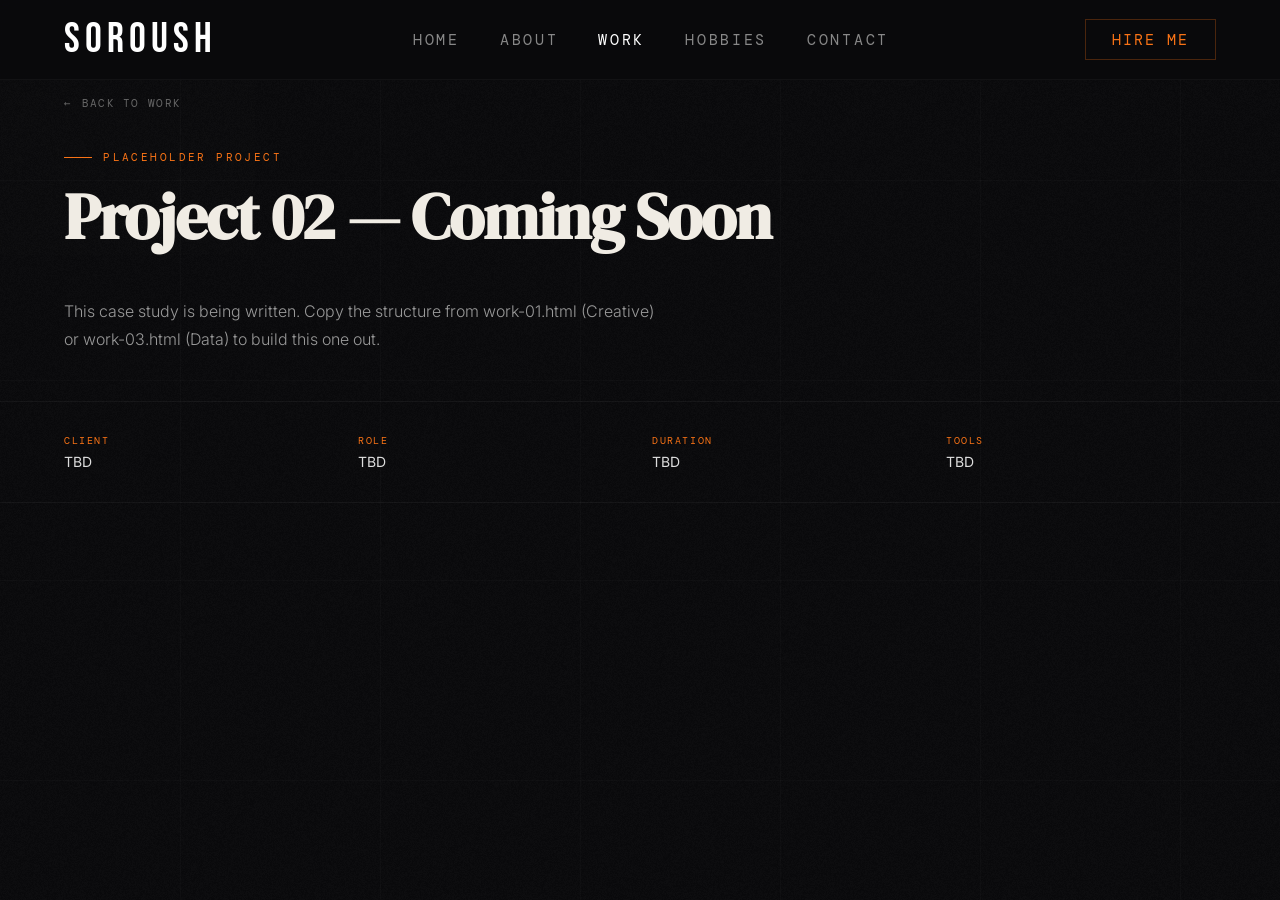
==== html/work-02.html @ 782a61e4 "Initial portfolio upload" ====
<!DOCTYPE html>
<html lang="en">
<head>
  <meta charset="UTF-8"/>
  <meta name="viewport" content="width=device-width, initial-scale=1.0"/>
  <title>Soroush — Project 02</title>
  <link href="https://fonts.googleapis.com/css2?family=Bebas+Neue&family=DM+Serif+Display:ital@0;1&family=Inter:wght@300;400;500;600&family=DM+Mono:wght@300;400;500&display=swap" rel="stylesheet"/>
  <link rel="stylesheet" href="../css/project.css"/>
</head>
<body>
<div id="app">
  <canvas id="grain"></canvas>
  <div class="grid"></div>
  <nav>
    <div class="nav-logo" onclick="goTo('index.html')">SOROUSH</div>
    <div class="nav-links">
      <button class="nav-link" onclick="goTo('index.html')">Home</button>
      <button class="nav-link" onclick="goTo('about.html')">About</button>
      <button class="nav-link active" onclick="goTo('work.html')">Work</button>
      <button class="nav-link" onclick="goTo('hobbies.html')">Hobbies</button>
      <button class="nav-link" onclick="goTo('contact.html')">Contact</button>
    </div>
    <button class="nav-cta" onclick="goTo('contact.html')">Hire Me</button>
    <button class="hamburger" id="hamburger" onclick="toggleMenu()"><span></span><span></span><span></span></button>
  </nav>
  <div class="mobile-nav" id="mobileNav">
    <button class="mobile-nav-link" onclick="goTo('index.html')">Home</button>
    <button class="mobile-nav-link" onclick="goTo('about.html')">About</button>
    <button class="mobile-nav-link active" onclick="goTo('work.html')">Work</button>
    <button class="mobile-nav-link" onclick="goTo('hobbies.html')">Hobbies</button>
    <button class="mobile-nav-link" onclick="goTo('contact.html')">Contact</button>
    <button class="mobile-nav-link" onclick="goTo('contact.html')" style="color:#f97316;">Hire Me</button>
  </div>
  <a class="back-link" href="work.html" data-transition><span class="arrow">←</span> Back to Work</a>
  <div class="project-hero">
    <div class="project-eyebrow">Placeholder Project</div>
    <h1 class="project-title">Project 02 — Coming Soon</h1>
    <p class="project-subtitle">This case study is being written. Copy the structure from work-01.html (Creative) or work-03.html (Data) to build this one out.</p>
  </div>
  <div class="project-meta-bar">
    <div class="meta-item"><span class="meta-label">Client</span><span class="meta-val">TBD</span></div>
    <div class="meta-item"><span class="meta-label">Role</span><span class="meta-val">TBD</span></div>
    <div class="meta-item"><span class="meta-label">Duration</span><span class="meta-val">TBD</span></div>
    <div class="meta-item"><span class="meta-label">Tools</span><span class="meta-val">TBD</span></div>
  </div>
  <div class="project-end-space" style="height:8rem;"></div>
</div>
<script src="https://cdnjs.cloudflare.com/ajax/libs/gsap/3.12.5/gsap.min.js"></script>
<script src="../js/project.js"></script>
</body>
</html>
---- css/project.css ----
/* ============================================================
   SOROUSH PORTFOLIO — project.css
   Shared styles for all individual project pages
   ============================================================ */

*,
*::before,
*::after {
  margin: 0;
  padding: 0;
  box-sizing: border-box;
}

html,
body {
  width: 100%;
  background: #0a0a0c;
  color: #fff;
  font-family: 'Inter', sans-serif;
}

#app {
  width: 100%;
  position: relative;
}

/* ── GRAIN / GRID (fixed bg) ── */
#grain {
  position: fixed;
  inset: 0;
  width: 100%;
  height: 100%;
  pointer-events: none;
  z-index: 0;
  opacity: 0.4;
}

.grid {
  position: fixed;
  top: -20px;
  left: -20px;
  right: -20px;
  bottom: -20px;
  pointer-events: none;
  z-index: 1;
  background-image:
    linear-gradient(#ffffff05 1px, transparent 1px),
    linear-gradient(90deg, #ffffff05 1px, transparent 1px);
  background-size: 200px 200px;
  will-change: transform;
}

#grain {
  will-change: transform;
}

/* ── NAV ── */
nav {
  position: fixed;
  top: 0;
  left: 0;
  right: 0;
  z-index: 100;
  display: flex;
  align-items: center;
  justify-content: space-between;
  padding: 0 4rem;
  height: 80px;
  border-bottom: 1px solid #ffffff09;
  background: #0a0a0cee;
  backdrop-filter: blur(12px);
}

.nav-logo {
  font-family: 'Bebas Neue', sans-serif;
  font-size: 2.6rem;
  letter-spacing: .12em;
  color: #fff;
  cursor: pointer;
}

.nav-links {
  display: flex;
  gap: 2.5rem;
}

.nav-link {
  font-family: 'DM Mono', monospace;
  font-size: 15px;
  letter-spacing: .18em;
  text-transform: uppercase;
  color: #888;
  cursor: pointer;
  transition: color .3s;
  background: none;
  border: none;
}

.nav-link:hover,
.nav-link.active {
  color: #fff;
}

.nav-cta {
  font-family: 'DM Mono', monospace;
  font-size: 15px;
  letter-spacing: .14em;
  text-transform: uppercase;
  color: #f97316;
  border: 1px solid #f9731644;
  padding: .6rem 1.6rem;
  cursor: pointer;
  background: transparent;
  transition: border-color .3s, background .3s;
}

.nav-cta:hover {
  border-color: #f97316;
  background: #f9731611;
}

.hamburger {
  display: none;
  flex-direction: column;
  justify-content: center;
  gap: 5px;
  width: 40px;
  height: 40px;
  background: none;
  border: none;
  cursor: pointer;
  padding: 4px;
  z-index: 200;
}

.hamburger span {
  display: block;
  width: 100%;
  height: 1.5px;
  background: #fff;
  transition: all .3s;
}

.hamburger.open span:nth-child(1) {
  transform: translateY(6.5px) rotate(45deg);
}

.hamburger.open span:nth-child(2) {
  opacity: 0;
}

.hamburger.open span:nth-child(3) {
  transform: translateY(-6.5px) rotate(-45deg);
}

.mobile-nav {
  display: none;
  position: fixed;
  top: 60px;
  left: 0;
  right: 0;
  background: #0a0a0cf0;
  backdrop-filter: blur(20px);
  border-bottom: 1px solid #ffffff0f;
  flex-direction: column;
  padding: .5rem 0 1rem;
  z-index: 150;
  pointer-events: none;
  opacity: 0;
  transform: translateY(-8px);
  transition: opacity .25s, transform .25s;
}

.mobile-nav.open {
  opacity: 1;
  transform: translateY(0);
  pointer-events: all;
}

.mobile-nav-link {
  font-family: 'DM Mono', monospace;
  font-size: 13px;
  letter-spacing: .18em;
  text-transform: uppercase;
  color: #777;
  background: none;
  border: none;
  padding: .9rem 1.5rem;
  cursor: pointer;
  text-align: left;
  border-bottom: 1px solid #ffffff06;
  transition: color .3s;
  width: 100%;
}

.mobile-nav-link:last-child {
  border-bottom: none;
}

.mobile-nav-link:hover,
.mobile-nav-link.active {
  color: #f97316;
}

/* ── BACK LINK ── */
.back-link {
  position: relative;
  z-index: 10;
  display: flex;
  align-items: center;
  gap: .6rem;
  margin: 6rem auto 0;
  max-width: 1300px;
  padding: 0 4rem;
  font-family: 'DM Mono', monospace;
  font-size: 11px;
  letter-spacing: .12em;
  text-transform: uppercase;
  color: #666;
  text-decoration: none;
  cursor: pointer;
  transition: color .3s;
}

.back-link:hover {
  color: #f97316;
}

.back-link .arrow {
  transition: transform .3s;
}

.back-link:hover .arrow {
  transform: translateX(-4px);
}

/* ── PROJECT HERO ── */
.project-hero {
  position: relative;
  z-index: 10;
  padding: 2.5rem 4rem 3rem;
  max-width: 1300px;
  margin: 0 auto;
}

.project-eyebrow {
  font-family: 'DM Mono', monospace;
  font-size: 11px;
  letter-spacing: .22em;
  text-transform: uppercase;
  color: #f97316;
  display: flex;
  align-items: center;
  gap: .7rem;
  margin-bottom: 1.2rem;
}

.project-eyebrow::before {
  content: '';
  display: inline-block;
  width: 28px;
  height: 1px;
  background: #f97316;
}

.project-title {
  font-family: 'DM Serif Display', serif;
  font-size: clamp(2.4rem, 5vw, 4.5rem);
  color: #f0ece4;
  line-height: 1.05;
  letter-spacing: -.02em;
  max-width: 900px;
  margin-bottom: 3rem;
}

.project-subtitle {
  font-size: 16px;
  font-weight: 300;
  color: #999;
  max-width: 600px;
  line-height: 1.7;
}

/* ── META BAR ── */
.project-meta-bar {
  position: relative;
  z-index: 10;
  display: grid;
  grid-template-columns: repeat(4, 1fr);
  gap: 1.5rem;
  padding: 2rem 4rem;
  max-width: 1300px;
  margin: 0 auto;
  border-top: 1px solid #ffffff0c;
  border-bottom: 1px solid #ffffff0c;
}

.meta-item {
  display: flex;
  flex-direction: column;
  gap: .4rem;
}

.meta-label {
  font-family: 'DM Mono', monospace;
  font-size: 10px;
  letter-spacing: .16em;
  text-transform: uppercase;
  color: #f97316;
}

.meta-val {
  font-size: 14px;
  color: #ddd;
  font-weight: 400;
}

/* ── HERO IMAGE ── */
.project-hero-img {
  position: relative;
  z-index: 10;
  width: calc(100% - 6rem);
  max-width: 1300px;
  margin: 3rem auto 0;
  height: 60vh;
  max-height: 600px;
  border-radius: 8px;
  overflow: hidden;
}

.project-hero-img img {
  width: 100%;
  height: 100%;
  object-fit: cover;
  display: block;
}

/* ── CONTENT SECTIONS ── */
.project-section {
  position: relative;
  z-index: 10;
  max-width: 1300px;
  margin: 5rem auto 0;
  padding: 0 4rem;
}

.project-section .section-label,
.project-section .section-text {
  max-width: 760px;
}

.section-label {
  font-family: 'Bebas Neue', sans-serif;
  font-size: 26px;
  letter-spacing: .14em;
  text-transform: uppercase;
  color: #fff;
  margin-bottom: 1.5rem;
  display: flex;
  align-items: center;
  gap: 1rem;
}

.section-label .section-num {
  font-family: 'DM Mono', monospace;
  font-size: 14px;
  color: #f97316;
}

.section-text {
  font-size: 15px;
  font-weight: 300;
  color: #aaa;
  line-height: 1.85;
  margin-bottom: 1rem;
}

.section-text strong {
  color: #f97316;
  font-weight: 500;
}

.section-text:last-child {
  margin-bottom: 0;
}

/* ── FULL WIDTH IMAGE BLOCK ── */
.project-image-block {
  position: relative;
  z-index: 10;
  width: calc(100% - 6rem);
  max-width: 1300px;
  margin: 4rem auto 0;
  display: flex;
  justify-content: center;
}

.project-image-block img {
  max-width: 100%;
  max-height: 640px;
  width: auto;
  height: auto;
  border-radius: 8px;
  display: block;
  object-fit: contain;
}

/* Smaller variant for compact diagrams/charts */
.project-image-block.small img {
  max-height: 380px;
  max-width: 700px;
}

/* White-card frame for app screenshots with white backgrounds */
.project-image-block.screenshot img {
  background: #fff;
  padding: 1.5rem;
  box-sizing: border-box;
  box-shadow: 0 24px 60px -16px #000a;
}

.image-caption {
  font-family: 'DM Mono', monospace;
  font-size: 10.5px;
  letter-spacing: .08em;
  color: #555;
  margin-top: .8rem;
  text-align: center;
}

/* ── GALLERY GRID ── */
.gallery-grid {
  position: relative;
  z-index: 10;
  display: grid;
  grid-template-columns: repeat(3, 1fr);
  gap: 1.2rem;
  width: calc(100% - 6rem);
  max-width: 1300px;
  margin: 4rem auto 0;
  align-items: start;
}

.gallery-grid img {
  width: 100%;
  height: 380px;
  object-fit: contain;
  background: #fff;
  border-radius: 10px;
  display: block;
  padding: 1rem;
  box-sizing: border-box;
  box-shadow: 0 16px 40px -12px #0008;
}

.gallery-grid.two-col {
  grid-template-columns: repeat(2, 1fr);
}

.gallery-grid.two-col img {
  height: 480px;
}

/* ── ITERATIONS / WIREFRAME ROWS ── */
.iteration-row {
  display: grid;
  grid-template-columns: 200px 1fr;
  gap: 2rem;
  align-items: start;
  padding: 2rem 0;
  border-top: 1px solid #ffffff0c;
}

.iteration-row:first-of-type {
  border-top: none;
}

.iteration-tag {
  font-family: 'DM Mono', monospace;
  font-size: 11px;
  letter-spacing: .1em;
  text-transform: uppercase;
  color: #f97316;
}

.iteration-text {
  font-size: 14px;
  color: #999;
  line-height: 1.7;
}

/* ── RESULTS / STATS ── */
.results-grid {
  position: relative;
  z-index: 10;
  display: grid;
  grid-template-columns: repeat(3, 1fr);
  gap: 2rem;
  width: calc(100% - 6rem);
  max-width: 1300px;
  margin: 4rem auto 0;
  padding: 2.5rem 0;
  border-top: 1px solid #ffffff0c;
  border-bottom: 1px solid #ffffff0c;
}

.result-stat {
  text-align: center;
}

.result-num {
  font-family: 'Bebas Neue', sans-serif;
  font-size: 3.2rem;
  color: #f97316;
  line-height: 1;
}

.result-num span {
  font-size: 1.8rem;
}

.result-label {
  font-family: 'DM Mono', monospace;
  font-size: 10.5px;
  letter-spacing: .1em;
  text-transform: uppercase;
  color: #888;
  margin-top: .5rem;
}

/* ── DATA PROJECT SPECIFIC ── */
.code-block {
  position: relative;
  z-index: 10;
  width: calc(100% - 6rem);
  max-width: 1300px;
  margin: 3rem auto 0;
  background: #0d0d10;
  border: 1px solid #ffffff0d;
  border-radius: 8px;
  padding: 1.5rem 1.8rem;
  font-family: 'DM Mono', monospace;
  font-size: 12px;
  color: #999;
  line-height: 1.8;
  overflow-x: auto;
  white-space: pre;
}

.code-block .kw {
  color: #4d88ff;
}

.code-block .str {
  color: #f97316;
}

.code-block .com {
  color: #555;
}

.chart-placeholder {
  position: relative;
  z-index: 10;
  width: calc(100% - 6rem);
  max-width: 1300px;
  margin: 3rem auto 0;
  height: 320px;
  background: #0d0d10;
  border: 1px solid #ffffff0d;
  border-radius: 8px;
  display: flex;
  align-items: center;
  justify-content: center;
  font-family: 'DM Mono', monospace;
  font-size: 11px;
  color: #444;
  letter-spacing: .1em;
  text-transform: uppercase;
}

.tech-stack-row {
  position: relative;
  z-index: 10;
  display: flex;
  flex-wrap: wrap;
  gap: .6rem;
  width: calc(100% - 6rem);
  max-width: 1300px;
  margin: 3rem auto 0;
}

.tech-pill {
  font-family: 'DM Mono', monospace;
  font-size: 11px;
  letter-spacing: .08em;
  text-transform: uppercase;
  color: #4d88ff;
  border: 1px solid #4d88ff33;
  background: #4d88ff0a;
  padding: .5rem 1.1rem;
  border-radius: 20px;
}

/* ── LEARNINGS ── */
.learnings-list {
  position: relative;
  z-index: 10;
  max-width: 1300px;
  margin: 0 auto;
  padding: 0 4rem;
}

.learnings-list .learning-item {
  max-width: 760px;
}

.learning-item {
  display: flex;
  gap: 1.2rem;
  padding: 1.3rem 0;
  border-bottom: 1px solid #ffffff0c;
}

.learning-item:last-child {
  border-bottom: none;
}

.learning-num {
  font-family: 'DM Mono', monospace;
  font-size: 13px;
  color: #f97316;
  flex-shrink: 0;
  padding-top: .15rem;
}

.learning-text {
  font-size: 14px;
  color: #aaa;
  line-height: 1.7;
}

/* ── PREV/NEXT NAVIGATION ── */
.project-nav {
  position: relative;
  z-index: 10;
  display: grid;
  grid-template-columns: 1fr 1fr;
  margin-top: 6rem;
  border-top: 1px solid #ffffff0c;
}

.project-nav-link {
  display: flex;
  flex-direction: column;
  gap: .8rem;
  padding: 3rem 4rem;
  text-decoration: none;
  color: inherit;
  transition: background .3s;
  position: relative;
  overflow: hidden;
}

.project-nav-link.prev {
  border-right: 1px solid #ffffff0c;
  align-items: flex-start;
}

.project-nav-link.next {
  align-items: flex-end;
  text-align: right;
}

.project-nav-link:hover {
  background: #ffffff05;
}

.nav-direction {
  font-family: 'DM Mono', monospace;
  font-size: 10px;
  letter-spacing: .16em;
  text-transform: uppercase;
  color: #555;
  display: flex;
  align-items: center;
  gap: .5rem;
}

.project-nav-link:hover .nav-direction {
  color: #f97316;
}

.nav-project-title {
  font-family: 'DM Serif Display', serif;
  font-size: clamp(1.4rem, 2.5vw, 2rem);
  color: #ddd;
  transition: color .3s;
}

.project-nav-link:hover .nav-project-title {
  color: #fff;
}

/* ── FOOTER SPACE ── */
.project-end-space {
  height: 4rem;
}

/* ── DATA MODE ACCENT (when viewing a data-category project) ── */
body.data-project .project-eyebrow {
  color: #4d88ff;
}

body.data-project .project-eyebrow::before {
  background: #4d88ff;
}

body.data-project .meta-label {
  color: #4d88ff;
}

body.data-project .section-text strong {
  color: #4d88ff;
}

body.data-project .result-num {
  color: #4d88ff;
}

body.data-project .section-label .section-num {
  color: #4d88ff;
}

body.data-project .back-link:hover {
  color: #4d88ff;
}

/* ============================================================
   RESPONSIVE
   ============================================================ */

@media (max-width: 1200px) {
  .project-meta-bar {
    grid-template-columns: repeat(2, 1fr);
  }

  .gallery-grid {
    grid-template-columns: repeat(2, 1fr);
  }

  .results-grid {
    grid-template-columns: repeat(3, 1fr);
  }
}

@media (max-width: 1024px) {
  .back-link {
    margin: 5.5rem 2rem 0;
  }

  .project-hero {
    padding: 2rem 2rem 2.5rem;
  }

  .project-meta-bar {
    padding: 1.5rem 2rem;
  }

  .project-hero-img {
    width: calc(100% - 4rem);
    height: 45vh;
  }

  .project-section {
    padding: 0 2rem;
  }

  .project-image-block,
  .gallery-grid,
  .results-grid,
  .code-block,
  .chart-placeholder,
  .tech-stack-row {
    width: calc(100% - 4rem);
  }

  .learnings-list {
    padding: 0 2rem;
  }

  .project-nav-link {
    padding: 2.5rem 2rem;
  }
}

@media (max-width: 768px) {
  nav {
    padding: 0 1.2rem;
    height: 60px;
  }

  .nav-logo {
    font-size: 1.8rem;
  }

  .nav-links {
    display: none;
  }

  .nav-cta {
    display: none;
  }

  .hamburger {
    display: flex;
  }

  .mobile-nav {
    display: flex;
  }

  .back-link {
    margin: 4.5rem 1.2rem 0;
  }

  .project-hero {
    padding: 1.5rem 1.2rem 2rem;
  }

  .project-title {
    font-size: clamp(1.8rem, 7vw, 2.6rem);
  }

  .project-subtitle {
    font-size: 14px;
  }

  .project-meta-bar {
    grid-template-columns: repeat(2, 1fr);
    gap: 1.2rem;
    padding: 1.2rem;
  }

  .meta-val {
    font-size: 12.5px;
  }

  .project-hero-img {
    width: calc(100% - 2.4rem);
    height: 30vh;
    margin-top: 2rem;
  }

  .project-section {
    padding: 0 1.2rem;
    margin-top: 3rem;
  }

  .section-label {
    font-size: 20px;
  }

  .section-text {
    font-size: 13.5px;
  }

  .project-image-block,
  .code-block,
  .chart-placeholder,
  .tech-stack-row {
    width: calc(100% - 2.4rem);
    margin-top: 2.5rem;
  }

  .project-image-block.small img {
    max-height: 280px;
    max-width: 100%;
  }

  .gallery-grid {
    width: calc(100% - 2.4rem);
    margin-top: 2.5rem;
    grid-template-columns: 1fr;
    gap: .8rem;
  }

  .gallery-grid img,
  .gallery-grid.two-col img {
    height: 220px;
  }

  .iteration-row {
    grid-template-columns: 1fr;
    gap: .6rem;
    padding: 1.5rem 0;
  }

  .results-grid {
    width: calc(100% - 2.4rem);
    margin-top: 2.5rem;
    grid-template-columns: 1fr;
    gap: 1.5rem;
    padding: 1.8rem 0;
  }

  .result-num {
    font-size: 2.4rem;
  }

  .learnings-list {
    padding: 0 1.2rem;
  }

  .learning-text {
    font-size: 13px;
  }

  .project-nav {
    grid-template-columns: 1fr;
    margin-top: 3rem;
  }

  .project-nav-link.prev {
    border-right: none;
    border-bottom: 1px solid #ffffff0c;
  }

  .project-nav-link.next {
    align-items: flex-start;
    text-align: left;
  }

  .project-nav-link {
    padding: 2rem 1.2rem;
  }

  .nav-project-title {
    font-size: 1.4rem;
  }
}

/* ── SMALL MOBILE (max 480px) ── */
@media (max-width: 480px) {
  .project-title {
    font-size: clamp(1.6rem, 8vw, 2.2rem);
  }

  .project-eyebrow {
    font-size: 10px;
  }

  .project-meta-bar {
    grid-template-columns: 1fr 1fr;
    gap: 1rem;
    padding: 1rem;
  }

  .meta-label {
    font-size: 9px;
  }

  .meta-val {
    font-size: 11.5px;
  }

  .project-hero-img {
    height: 24vh;
  }

  .section-label {
    font-size: 17px;
    gap: .6rem;
  }

  .section-label .section-num {
    font-size: 12px;
  }

  .section-text {
    font-size: 12.5px;
  }

  .tech-stack-row {
    gap: .4rem;
  }

  .tech-pill {
    font-size: 9.5px;
    padding: .4rem .8rem;
  }

  .code-block {
    font-size: 10.5px;
    padding: 1rem 1.2rem;
  }

  .chart-placeholder {
    height: 220px;
    font-size: 9.5px;
  }

  .result-num {
    font-size: 2rem;
  }

  .result-num span {
    font-size: 1.2rem;
  }

  .result-label {
    font-size: 9px;
  }

  .iteration-tag {
    font-size: 10px;
  }

  .iteration-text {
    font-size: 12.5px;
  }

  .nav-project-title {
    font-size: 1.15rem;
  }

  .nav-direction {
    font-size: 9px;
  }
}
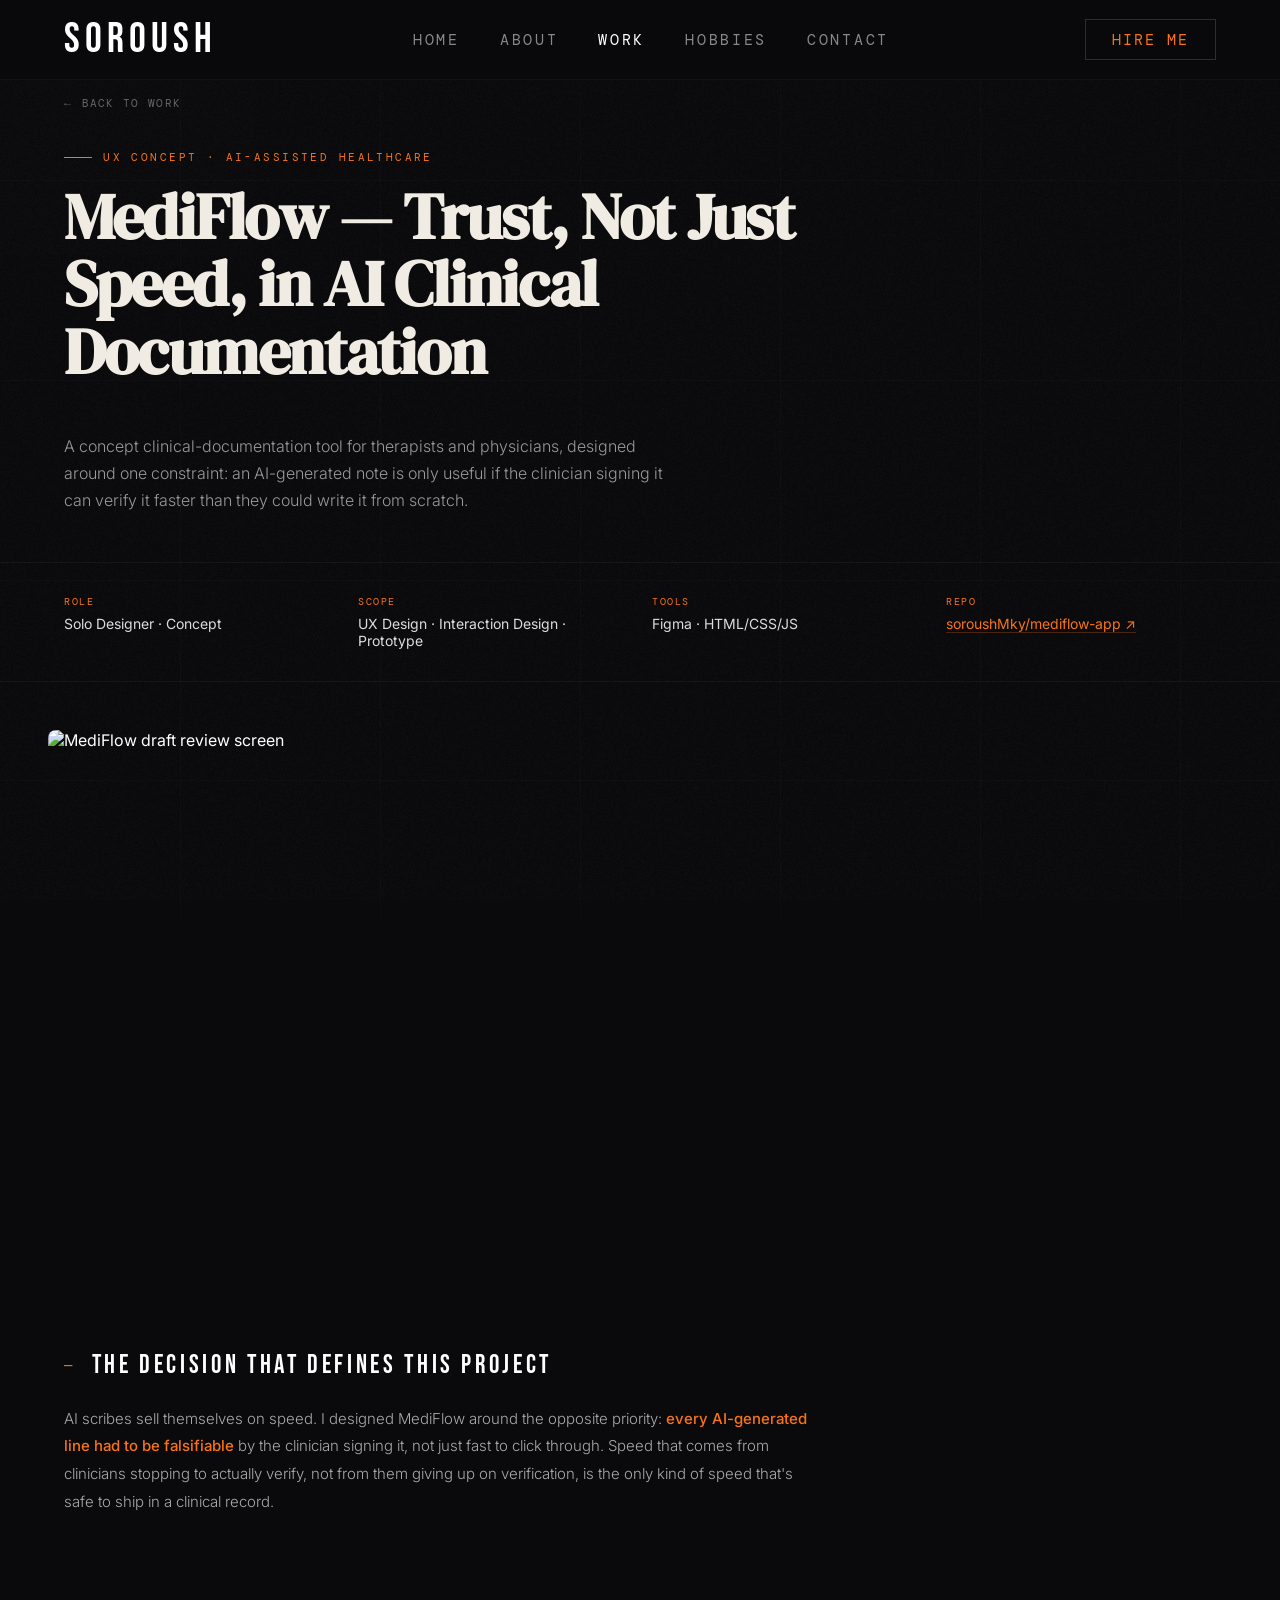
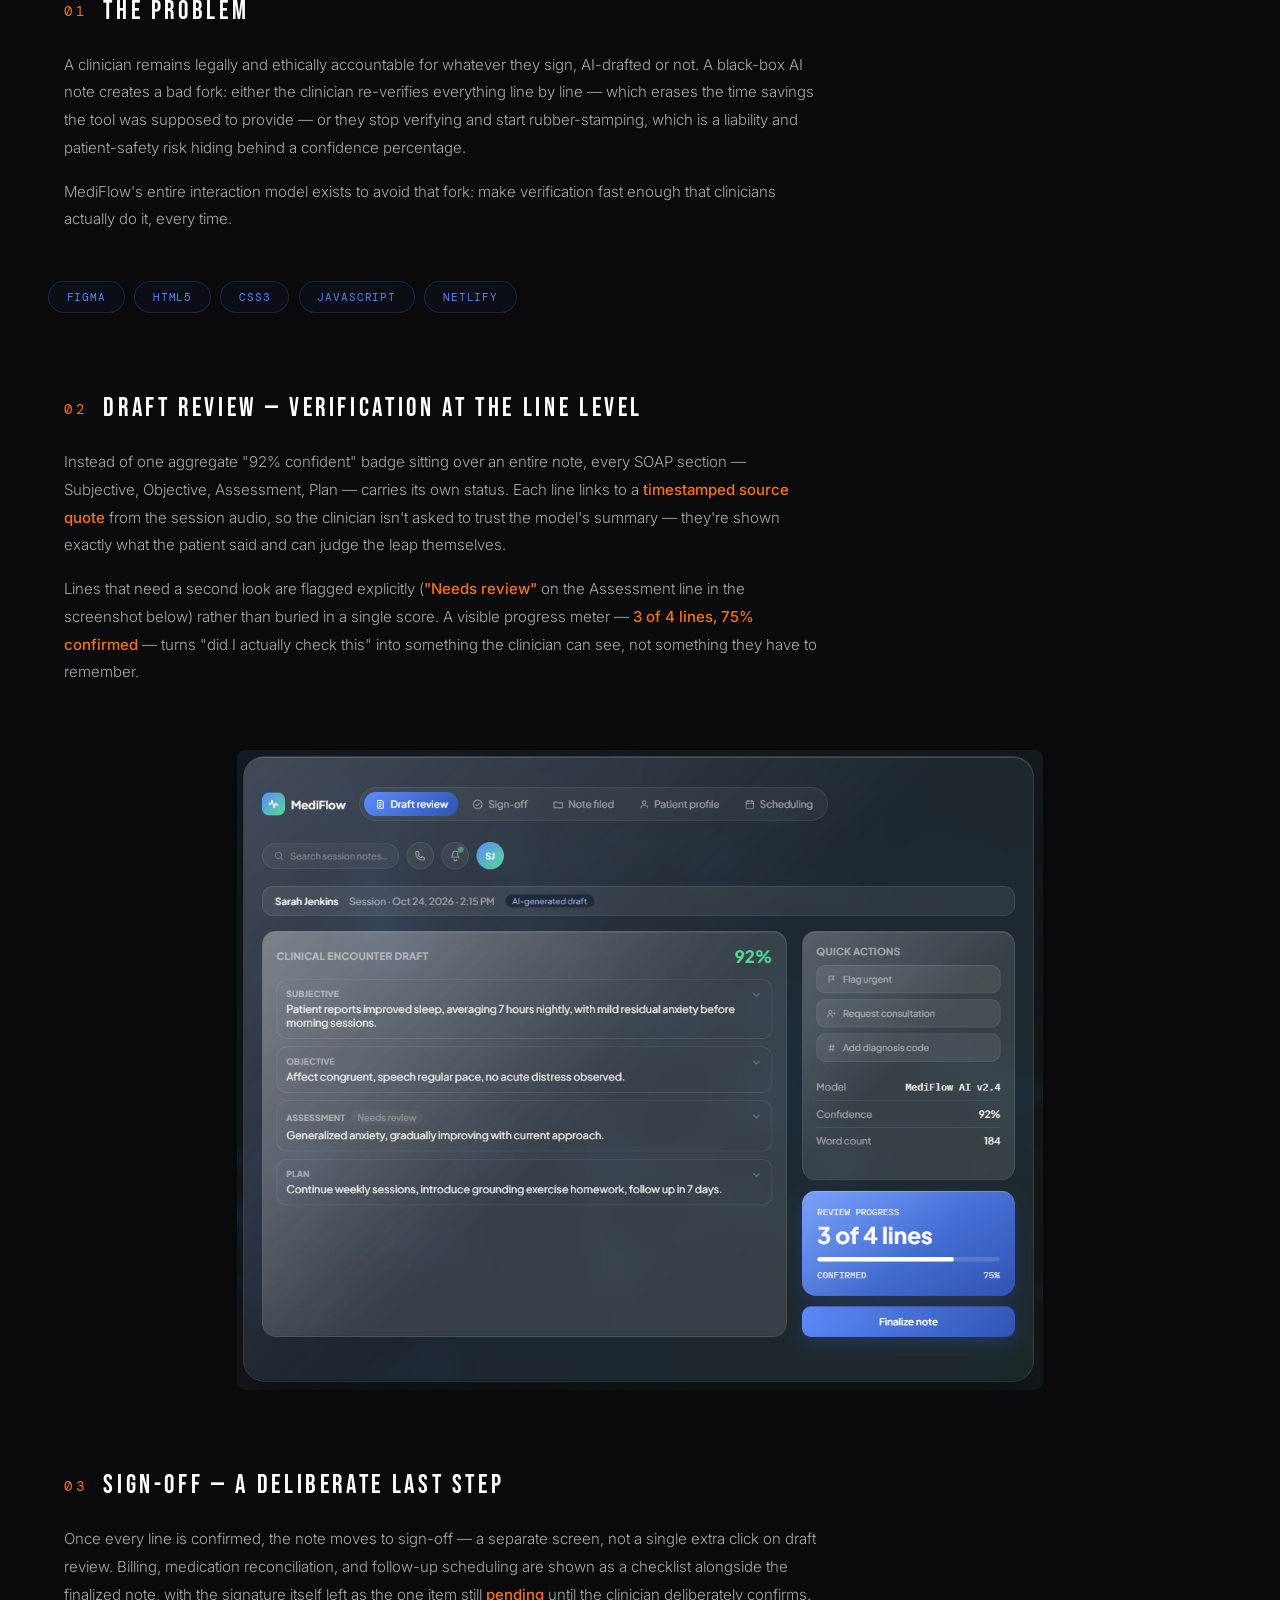
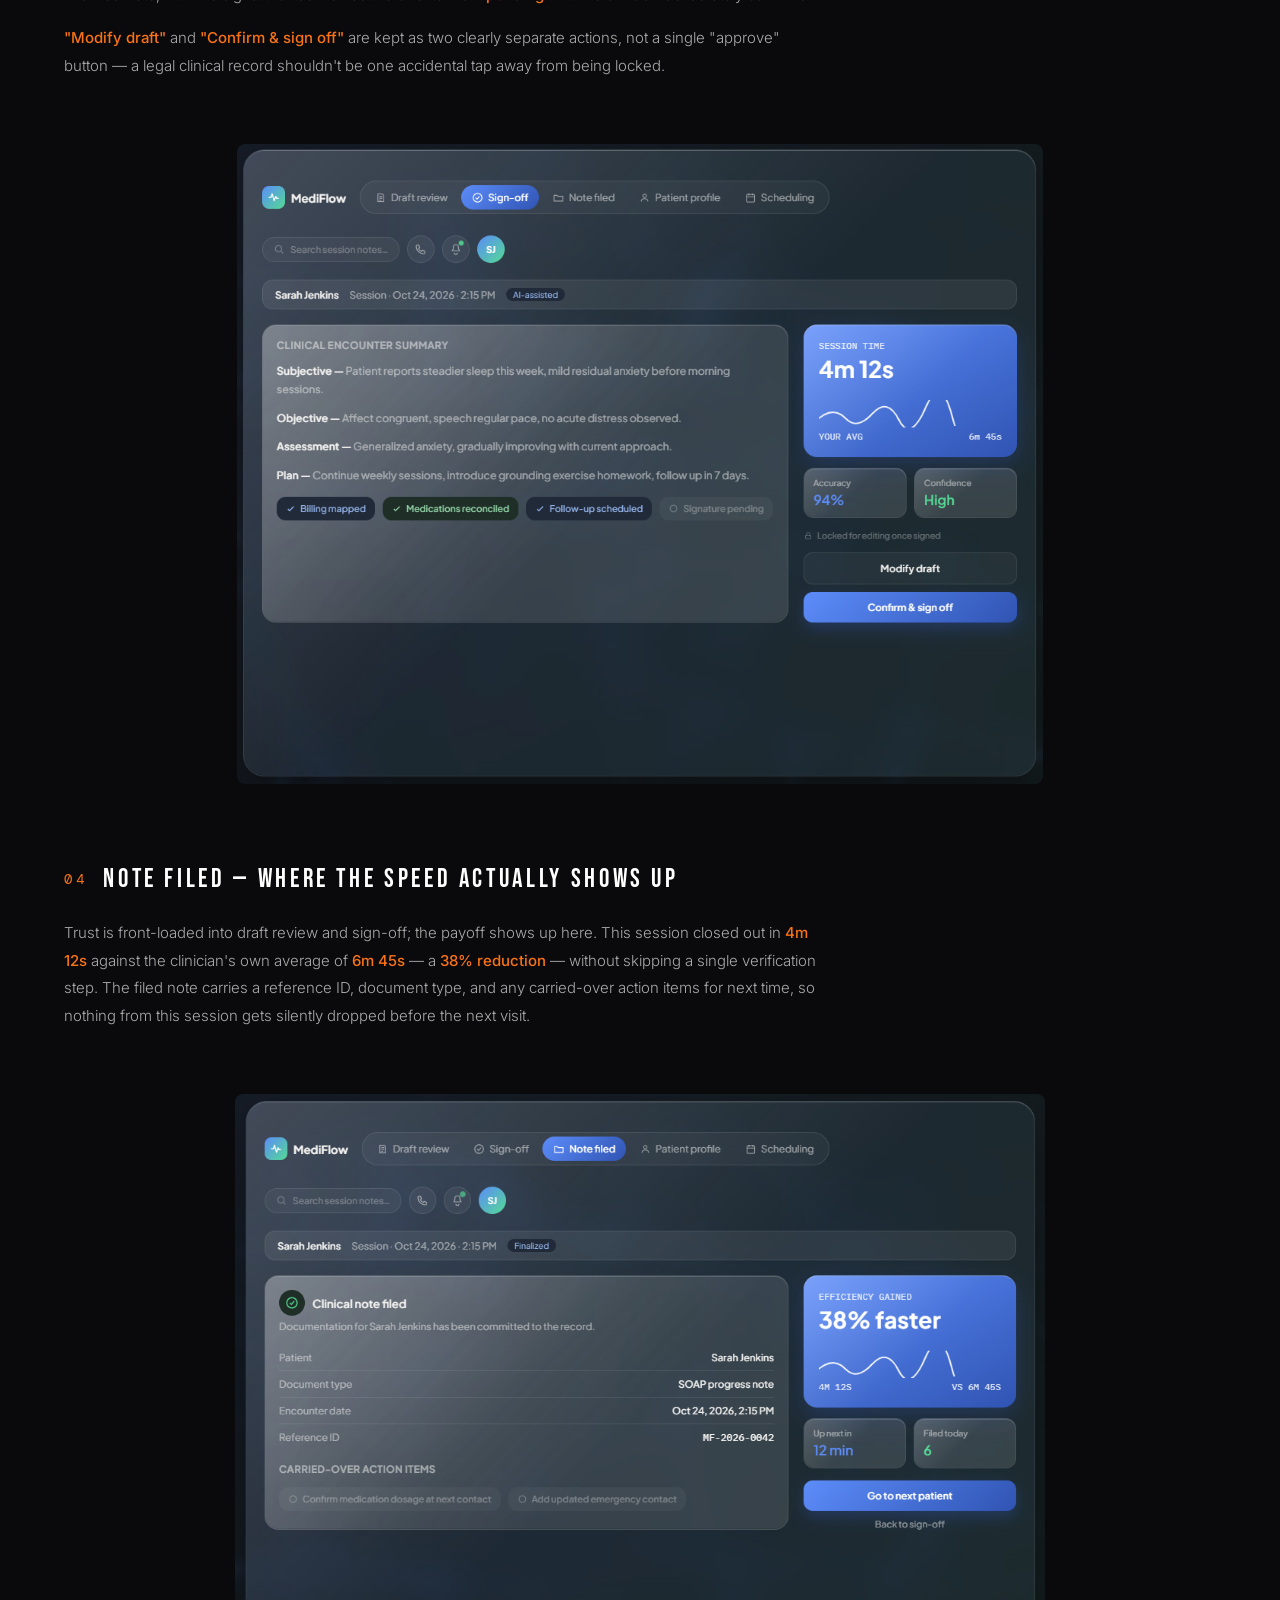
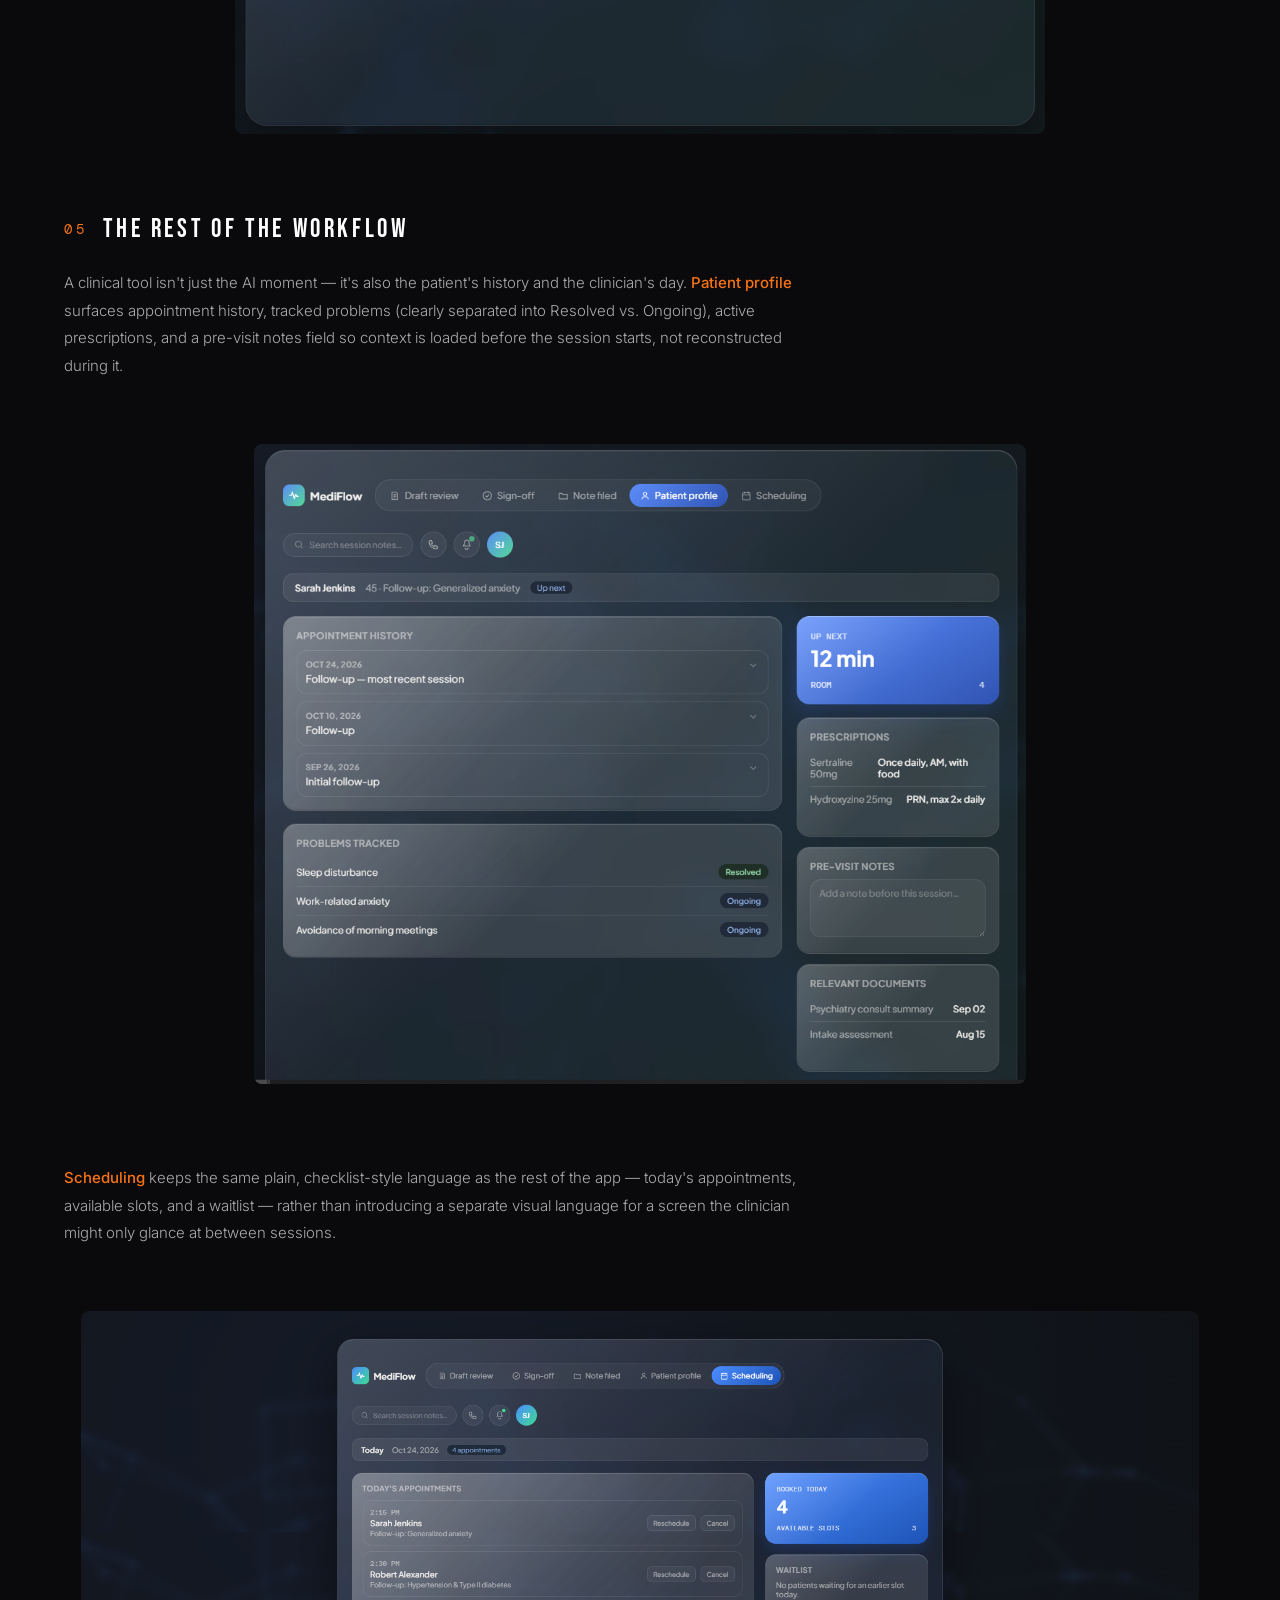
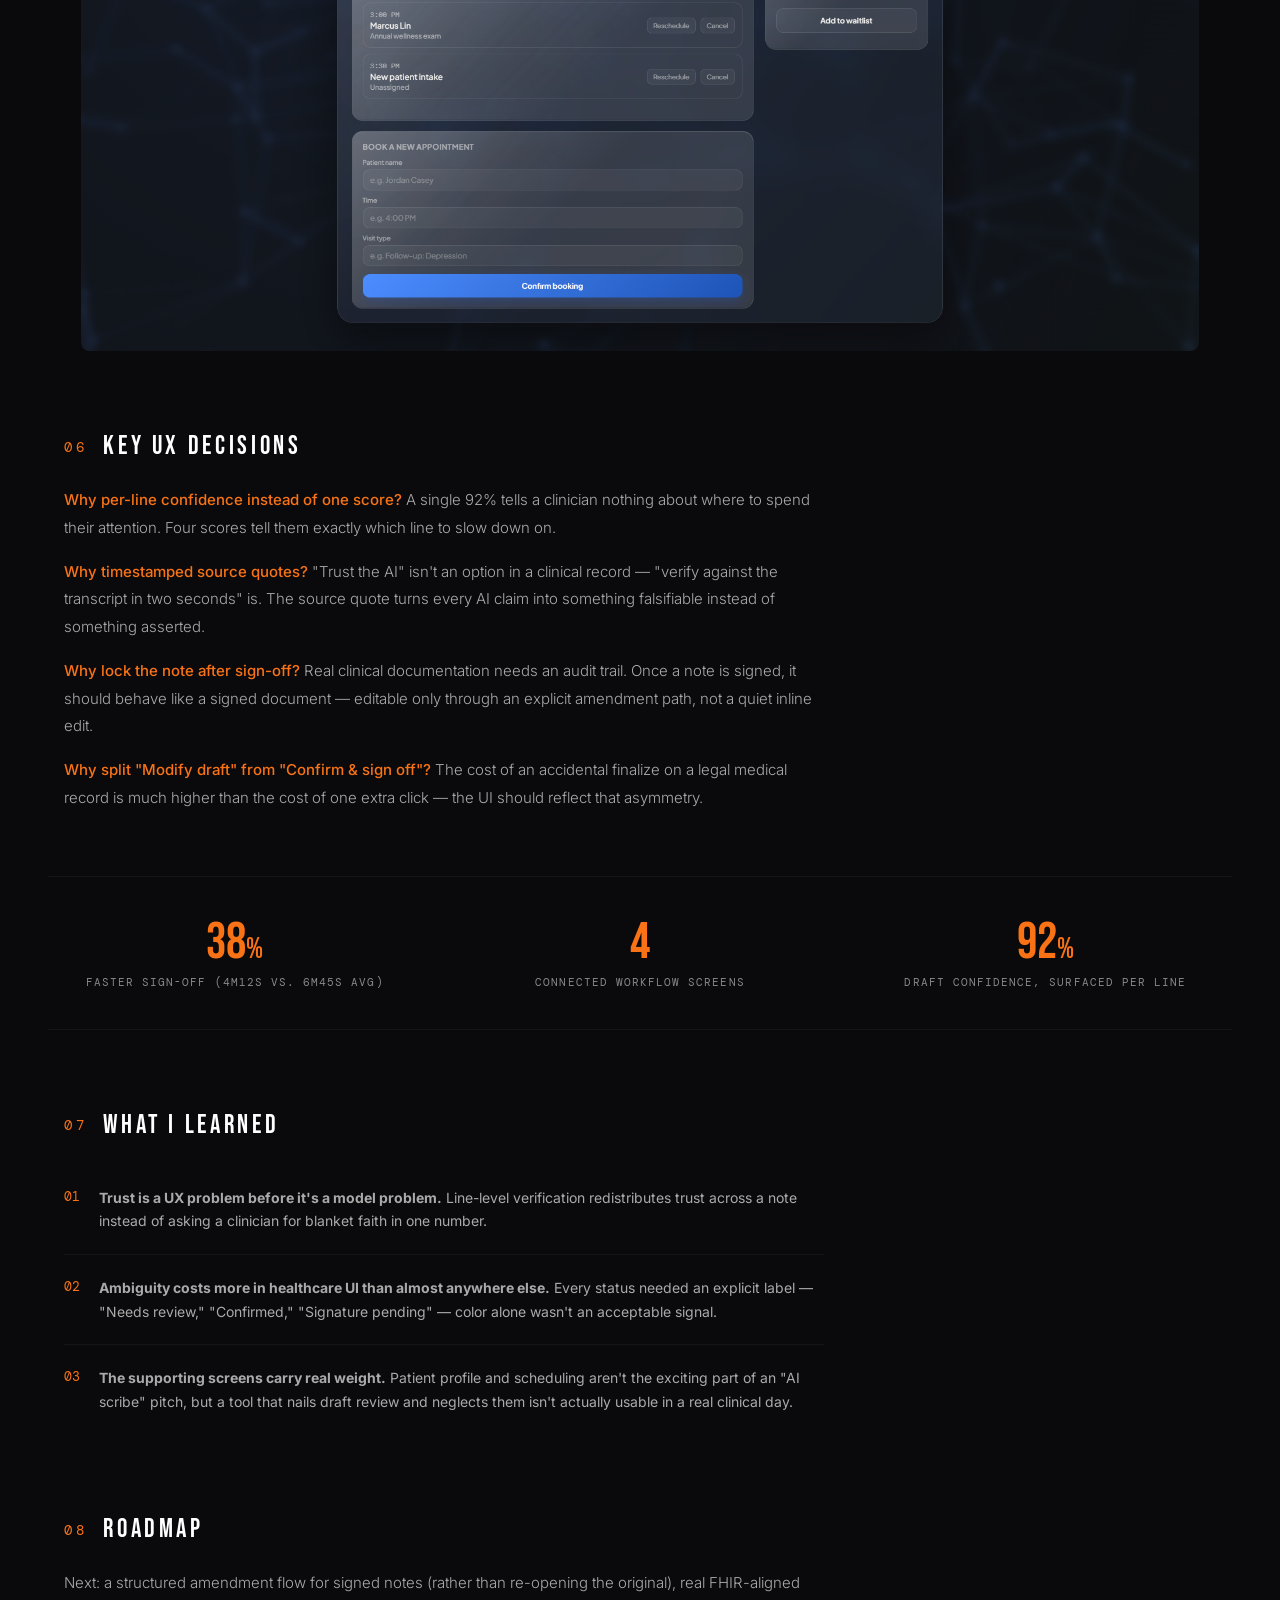
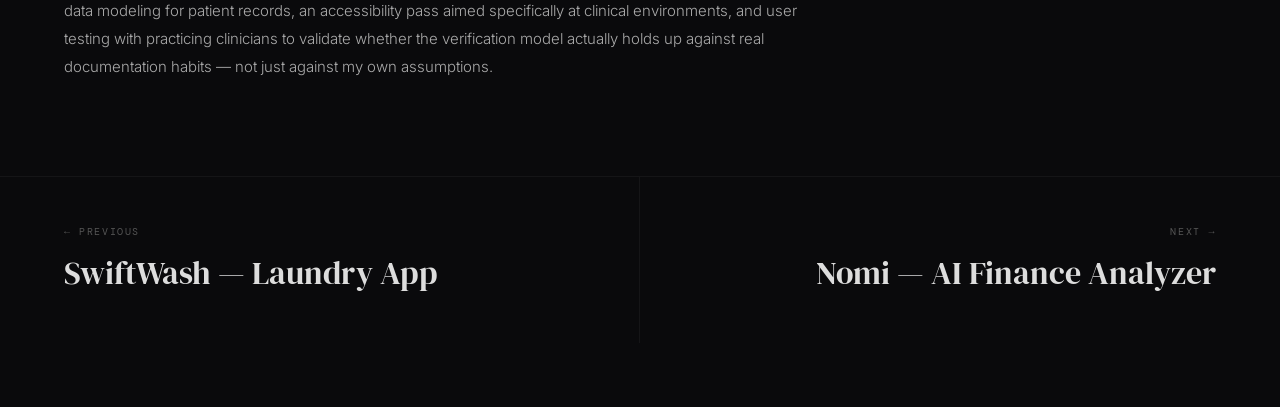
==== commit fca74a90: "Add MediFlow case study page and assets" ====
--- a/html/work-02.html
+++ b/html/work-02.html
@@ -1,51 +1,263 @@
 <!DOCTYPE html>
 <html lang="en">
+
 <head>
-  <meta charset="UTF-8"/>
-  <meta name="viewport" content="width=device-width, initial-scale=1.0"/>
-  <title>Soroush — Project 02</title>
-  <link href="https://fonts.googleapis.com/css2?family=Bebas+Neue&family=DM+Serif+Display:ital@0;1&family=Inter:wght@300;400;500;600&family=DM+Mono:wght@300;400;500&display=swap" rel="stylesheet"/>
-  <link rel="stylesheet" href="../css/project.css"/>
+  <meta charset="UTF-8" />
+  <meta name="viewport" content="width=device-width, initial-scale=1.0" />
+  <title>Soroush — MediFlow</title>
+  <link
+    href="https://fonts.googleapis.com/css2?family=Bebas+Neue&family=DM+Serif+Display:ital@0;1&family=Inter:wght@300;400;500;600&family=DM+Mono:wght@300;400;500&display=swap"
+    rel="stylesheet" />
+  <link rel="stylesheet" href="../css/project.css" />
 </head>
+
 <body>
-<div id="app">
-  <canvas id="grain"></canvas>
-  <div class="grid"></div>
-  <nav>
-    <div class="nav-logo" onclick="goTo('index.html')">SOROUSH</div>
-    <div class="nav-links">
-      <button class="nav-link" onclick="goTo('index.html')">Home</button>
-      <button class="nav-link" onclick="goTo('about.html')">About</button>
-      <button class="nav-link active" onclick="goTo('work.html')">Work</button>
-      <button class="nav-link" onclick="goTo('hobbies.html')">Hobbies</button>
-      <button class="nav-link" onclick="goTo('contact.html')">Contact</button>
-    </div>
-    <button class="nav-cta" onclick="goTo('contact.html')">Hire Me</button>
-    <button class="hamburger" id="hamburger" onclick="toggleMenu()"><span></span><span></span><span></span></button>
-  </nav>
-  <div class="mobile-nav" id="mobileNav">
-    <button class="mobile-nav-link" onclick="goTo('index.html')">Home</button>
-    <button class="mobile-nav-link" onclick="goTo('about.html')">About</button>
-    <button class="mobile-nav-link active" onclick="goTo('work.html')">Work</button>
-    <button class="mobile-nav-link" onclick="goTo('hobbies.html')">Hobbies</button>
-    <button class="mobile-nav-link" onclick="goTo('contact.html')">Contact</button>
-    <button class="mobile-nav-link" onclick="goTo('contact.html')" style="color:#f97316;">Hire Me</button>
+  <div id="app">
+
+    <canvas id="grain"></canvas>
+    <div class="grid"></div>
+
+    <nav>
+      <div class="nav-logo" onclick="goTo('index.html')">SOROUSH</div>
+      <div class="nav-links">
+        <button class="nav-link" onclick="goTo('index.html')">Home</button>
+        <button class="nav-link" onclick="goTo('about.html')">About</button>
+        <button class="nav-link active" onclick="goTo('work.html')">Work</button>
+        <button class="nav-link" onclick="goTo('hobbies.html')">Hobbies</button>
+        <button class="nav-link" onclick="goTo('contact.html')">Contact</button>
+      </div>
+      <button class="nav-cta" onclick="goTo('contact.html')">Hire Me</button>
+      <button class="hamburger" id="hamburger" onclick="toggleMenu()"><span></span><span></span><span></span></button>
+    </nav>
+
+    <div class="mobile-nav" id="mobileNav">
+      <button class="mobile-nav-link" onclick="goTo('index.html')">Home</button>
+      <button class="mobile-nav-link" onclick="goTo('about.html')">About</button>
+      <button class="mobile-nav-link active" onclick="goTo('work.html')">Work</button>
+      <button class="mobile-nav-link" onclick="goTo('hobbies.html')">Hobbies</button>
+      <button class="mobile-nav-link" onclick="goTo('contact.html')">Contact</button>
+      <button class="mobile-nav-link" onclick="goTo('contact.html')" style="color:#f97316;">Hire Me</button>
+    </div>
+
+    <a class="back-link" href="work.html" data-transition><span class="arrow">←</span> Back to Work</a>
+
+    <div class="project-hero">
+      <div class="project-eyebrow">UX Concept · AI-Assisted Healthcare</div>
+      <h1 class="project-title">MediFlow — Trust, Not Just Speed, in AI Clinical Documentation</h1>
+      <p class="project-subtitle">A concept clinical-documentation tool for therapists and physicians, designed around
+        one constraint: an AI-generated note is only useful if the clinician signing it can verify it faster than they
+        could write it from scratch.</p>
+    </div>
+
+    <div class="project-meta-bar">
+      <div class="meta-item"><span class="meta-label">Role</span><span class="meta-val">Solo Designer · Concept</span>
+      </div>
+      <div class="meta-item"><span class="meta-label">Scope</span><span class="meta-val">UX Design · Interaction Design
+          ·
+          Prototype</span></div>
+      <div class="meta-item"><span class="meta-label">Tools</span><span class="meta-val">Figma · HTML/CSS/JS</span>
+      </div>
+      <div class="meta-item"><span class="meta-label">Repo</span><span class="meta-val"><a
+            href="https://github.com/soroushMky/mediflow-app" target="_blank"
+            style="color:#f97316;text-decoration:none;border-bottom:1px solid #f9731644;">soroushMky/mediflow-app
+            ↗</a></span></div>
+    </div>
+
+    <div class="project-hero-img">
+      <img src="../images/work/mediflow/banner.svg" alt="MediFlow draft review screen" />
+    </div>
+
+    <!-- THE DECISION -->
+    <div class="project-section">
+      <div class="section-label"><span class="section-num">—</span> The Decision That Defines This Project</div>
+      <p class="section-text">AI scribes sell themselves on speed. I designed MediFlow around the opposite priority:
+        <strong>every AI-generated line had to be falsifiable</strong> by the clinician signing it, not just fast to
+        click through. Speed that comes from clinicians stopping to actually verify, not from them giving up on
+        verification, is the only kind of speed that's safe to ship in a clinical record.
+      </p>
+    </div>
+
+    <!-- THE PROBLEM -->
+    <div class="project-section">
+      <div class="section-label"><span class="section-num">01</span> The Problem</div>
+      <p class="section-text">A clinician remains legally and ethically accountable for whatever they sign, AI-drafted
+        or not. A black-box AI note creates a bad fork: either the clinician re-verifies everything line by line — which
+        erases the time savings the tool was supposed to provide — or they stop verifying and start rubber-stamping,
+        which is a liability and patient-safety risk hiding behind a confidence percentage.</p>
+      <p class="section-text">MediFlow's entire interaction model exists to avoid that fork: make verification fast
+        enough that clinicians actually do it, every time.</p>
+    </div>
+
+    <div class="tech-stack-row">
+      <div class="tech-pill">Figma</div>
+      <div class="tech-pill">HTML5</div>
+      <div class="tech-pill">CSS3</div>
+      <div class="tech-pill">JavaScript</div>
+      <div class="tech-pill">Netlify</div>
+    </div>
+
+    <!-- DRAFT REVIEW -->
+    <div class="project-section">
+      <div class="section-label"><span class="section-num">02</span> Draft Review — Verification at the Line Level</div>
+      <p class="section-text">Instead of one aggregate "92% confident" badge sitting over an entire note, every SOAP
+        section — Subjective, Objective, Assessment, Plan — carries its own status. Each line links to a
+        <strong>timestamped source quote</strong> from the session audio, so the clinician isn't asked to trust the
+        model's summary — they're shown exactly what the patient said and can judge the leap themselves.
+      </p>
+      <p class="section-text">Lines that need a second look are flagged explicitly (<strong>"Needs review"</strong> on
+        the Assessment line in the screenshot below) rather than buried in a single score. A visible progress meter —
+        <strong>3 of 4 lines, 75% confirmed</strong> — turns "did I actually check this" into something the clinician
+        can see, not something they have to remember.
+      </p>
+    </div>
+
+    <div class="project-image-block">
+      <img src="../images/work/mediflow/draft-review.png"
+        alt="Draft review screen with per-line confidence and source quotes" />
+    </div>
+
+    <!-- SIGN-OFF -->
+    <div class="project-section">
+      <div class="section-label"><span class="section-num">03</span> Sign-off — A Deliberate Last Step</div>
+      <p class="section-text">Once every line is confirmed, the note moves to sign-off — a separate screen, not a
+        single extra click on draft review. Billing, medication reconciliation, and follow-up scheduling are shown as a
+        checklist alongside the finalized note, with the signature itself left as the one item still
+        <strong>pending</strong> until the clinician deliberately confirms.
+      </p>
+      <p class="section-text"><strong>"Modify draft"</strong> and <strong>"Confirm & sign off"</strong> are kept as two
+        clearly separate actions, not a single "approve" button — a legal clinical record shouldn't be one accidental
+        tap away from being locked.</p>
+    </div>
+
+    <div class="project-image-block">
+      <img src="../images/work/mediflow/sign-off.png"
+        alt="Sign-off screen with checklist and session time comparison" />
+    </div>
+
+    <!-- NOTE FILED -->
+    <div class="project-section">
+      <div class="section-label"><span class="section-num">04</span> Note Filed — Where the Speed Actually Shows Up
+      </div>
+      <p class="section-text">Trust is front-loaded into draft review and sign-off; the payoff shows up here. This
+        session closed out in <strong>4m 12s</strong> against the clinician's own average of <strong>6m 45s</strong> —
+        a <strong>38% reduction</strong> — without skipping a single verification step. The filed note carries a
+        reference ID, document type, and any carried-over action items for next time, so nothing from this session gets
+        silently dropped before the next visit.</p>
+    </div>
+
+    <div class="project-image-block">
+      <img src="../images/work/mediflow/note-filed.png" alt="Note filed confirmation screen with efficiency stat" />
+    </div>
+
+    <!-- SUPPORTING SCREENS -->
+    <div class="project-section">
+      <div class="section-label"><span class="section-num">05</span> The Rest of the Workflow</div>
+      <p class="section-text">A clinical tool isn't just the AI moment — it's also the patient's history and the
+        clinician's day. <strong>Patient profile</strong> surfaces appointment history, tracked problems (clearly
+        separated into Resolved vs. Ongoing), active prescriptions, and a pre-visit notes field so context is loaded
+        before the session starts, not reconstructed during it.</p>
+    </div>
+
+    <div class="project-image-block">
+      <img src="../images/work/mediflow/patient-profile.png"
+        alt="Patient profile screen with history, problems tracked, and prescriptions" />
+    </div>
+
+    <div class="project-section">
+      <p class="section-text"><strong>Scheduling</strong> keeps the same plain, checklist-style language as the rest of
+        the app — today's appointments, available slots, and a waitlist — rather than introducing a separate visual
+        language for a screen the clinician might only glance at between sessions.</p>
+    </div>
+
+    <div class="project-image-block">
+      <img src="../images/work/mediflow/scheduling.png"
+        alt="Scheduling screen with today's appointments and booking form" />
+    </div>
+
+    <!-- KEY DECISIONS -->
+    <div class="project-section">
+      <div class="section-label"><span class="section-num">06</span> Key UX Decisions</div>
+      <p class="section-text"><strong>Why per-line confidence instead of one score?</strong> A single 92% tells a
+        clinician nothing about where to spend their attention. Four scores tell them exactly which line to slow down
+        on.</p>
+      <p class="section-text"><strong>Why timestamped source quotes?</strong> "Trust the AI" isn't an option in a
+        clinical record — "verify against the transcript in two seconds" is. The source quote turns every AI claim into
+        something falsifiable instead of something asserted.</p>
+      <p class="section-text"><strong>Why lock the note after sign-off?</strong> Real clinical documentation needs an
+        audit trail. Once a note is signed, it should behave like a signed document — editable only through an explicit
+        amendment path, not a quiet inline edit.</p>
+      <p class="section-text"><strong>Why split "Modify draft" from "Confirm & sign off"?</strong> The cost of an
+        accidental finalize on a legal medical record is much higher than the cost of one extra click — the UI should
+        reflect that asymmetry.</p>
+    </div>
+
+    <!-- RESULTS -->
+    <div class="results-grid">
+      <div class="result-stat">
+        <div class="result-num">38<span>%</span></div>
+        <div class="result-label">Faster Sign-off (4m12s vs. 6m45s avg)</div>
+      </div>
+      <div class="result-stat">
+        <div class="result-num">4</div>
+        <div class="result-label">Connected Workflow Screens</div>
+      </div>
+      <div class="result-stat">
+        <div class="result-num">92<span>%</span></div>
+        <div class="result-label">Draft Confidence, Surfaced Per Line</div>
+      </div>
+    </div>
+
+    <!-- LEARNINGS -->
+    <div class="project-section">
+      <div class="section-label"><span class="section-num">07</span> What I Learned</div>
+    </div>
+    <div class="learnings-list">
+      <div class="learning-item">
+        <div class="learning-num">01</div>
+        <div class="learning-text"><strong>Trust is a UX problem before it's a model problem.</strong> Line-level
+          verification redistributes trust across a note instead of asking a clinician for blanket faith in one
+          number.</div>
+      </div>
+      <div class="learning-item">
+        <div class="learning-num">02</div>
+        <div class="learning-text"><strong>Ambiguity costs more in healthcare UI than almost anywhere else.</strong>
+          Every status needed an explicit label — "Needs review," "Confirmed," "Signature pending" — color alone
+          wasn't an acceptable signal.</div>
+      </div>
+      <div class="learning-item">
+        <div class="learning-num">03</div>
+        <div class="learning-text"><strong>The supporting screens carry real weight.</strong> Patient profile and
+          scheduling aren't the exciting part of an "AI scribe" pitch, but a tool that nails draft review and
+          neglects them isn't actually usable in a real clinical day.</div>
+      </div>
+    </div>
+
+    <!-- ROADMAP -->
+    <div class="project-section">
+      <div class="section-label"><span class="section-num">08</span> Roadmap</div>
+      <p class="section-text">Next: a structured amendment flow for signed notes (rather than re-opening the original),
+        real FHIR-aligned data modeling for patient records, an accessibility pass aimed specifically at clinical
+        environments, and user testing with practicing clinicians to validate whether the verification model actually
+        holds up against real documentation habits — not just against my own assumptions.</p>
+    </div>
+
+    <div class="project-nav">
+      <a class="project-nav-link prev" href="work-07.html" data-transition>
+        <span class="nav-direction">← Previous</span>
+        <span class="nav-project-title">SwiftWash — Laundry App</span>
+      </a>
+      <a class="project-nav-link next" href="work-03.html" data-transition>
+        <span class="nav-direction">Next →</span>
+        <span class="nav-project-title">Nomi — AI Finance Analyzer</span>
+      </a>
+    </div>
+
+    <div class="project-end-space"></div>
+
   </div>
-  <a class="back-link" href="work.html" data-transition><span class="arrow">←</span> Back to Work</a>
-  <div class="project-hero">
-    <div class="project-eyebrow">Placeholder Project</div>
-    <h1 class="project-title">Project 02 — Coming Soon</h1>
-    <p class="project-subtitle">This case study is being written. Copy the structure from work-01.html (Creative) or work-03.html (Data) to build this one out.</p>
-  </div>
-  <div class="project-meta-bar">
-    <div class="meta-item"><span class="meta-label">Client</span><span class="meta-val">TBD</span></div>
-    <div class="meta-item"><span class="meta-label">Role</span><span class="meta-val">TBD</span></div>
-    <div class="meta-item"><span class="meta-label">Duration</span><span class="meta-val">TBD</span></div>
-    <div class="meta-item"><span class="meta-label">Tools</span><span class="meta-val">TBD</span></div>
-  </div>
-  <div class="project-end-space" style="height:8rem;"></div>
-</div>
-<script src="https://cdnjs.cloudflare.com/ajax/libs/gsap/3.12.5/gsap.min.js"></script>
-<script src="../js/project.js"></script>
+
+  <script src="https://cdnjs.cloudflare.com/ajax/libs/gsap/3.12.5/gsap.min.js"></script>
+  <script src="../js/project.js"></script>
 </body>
-</html>
+
+</html>
